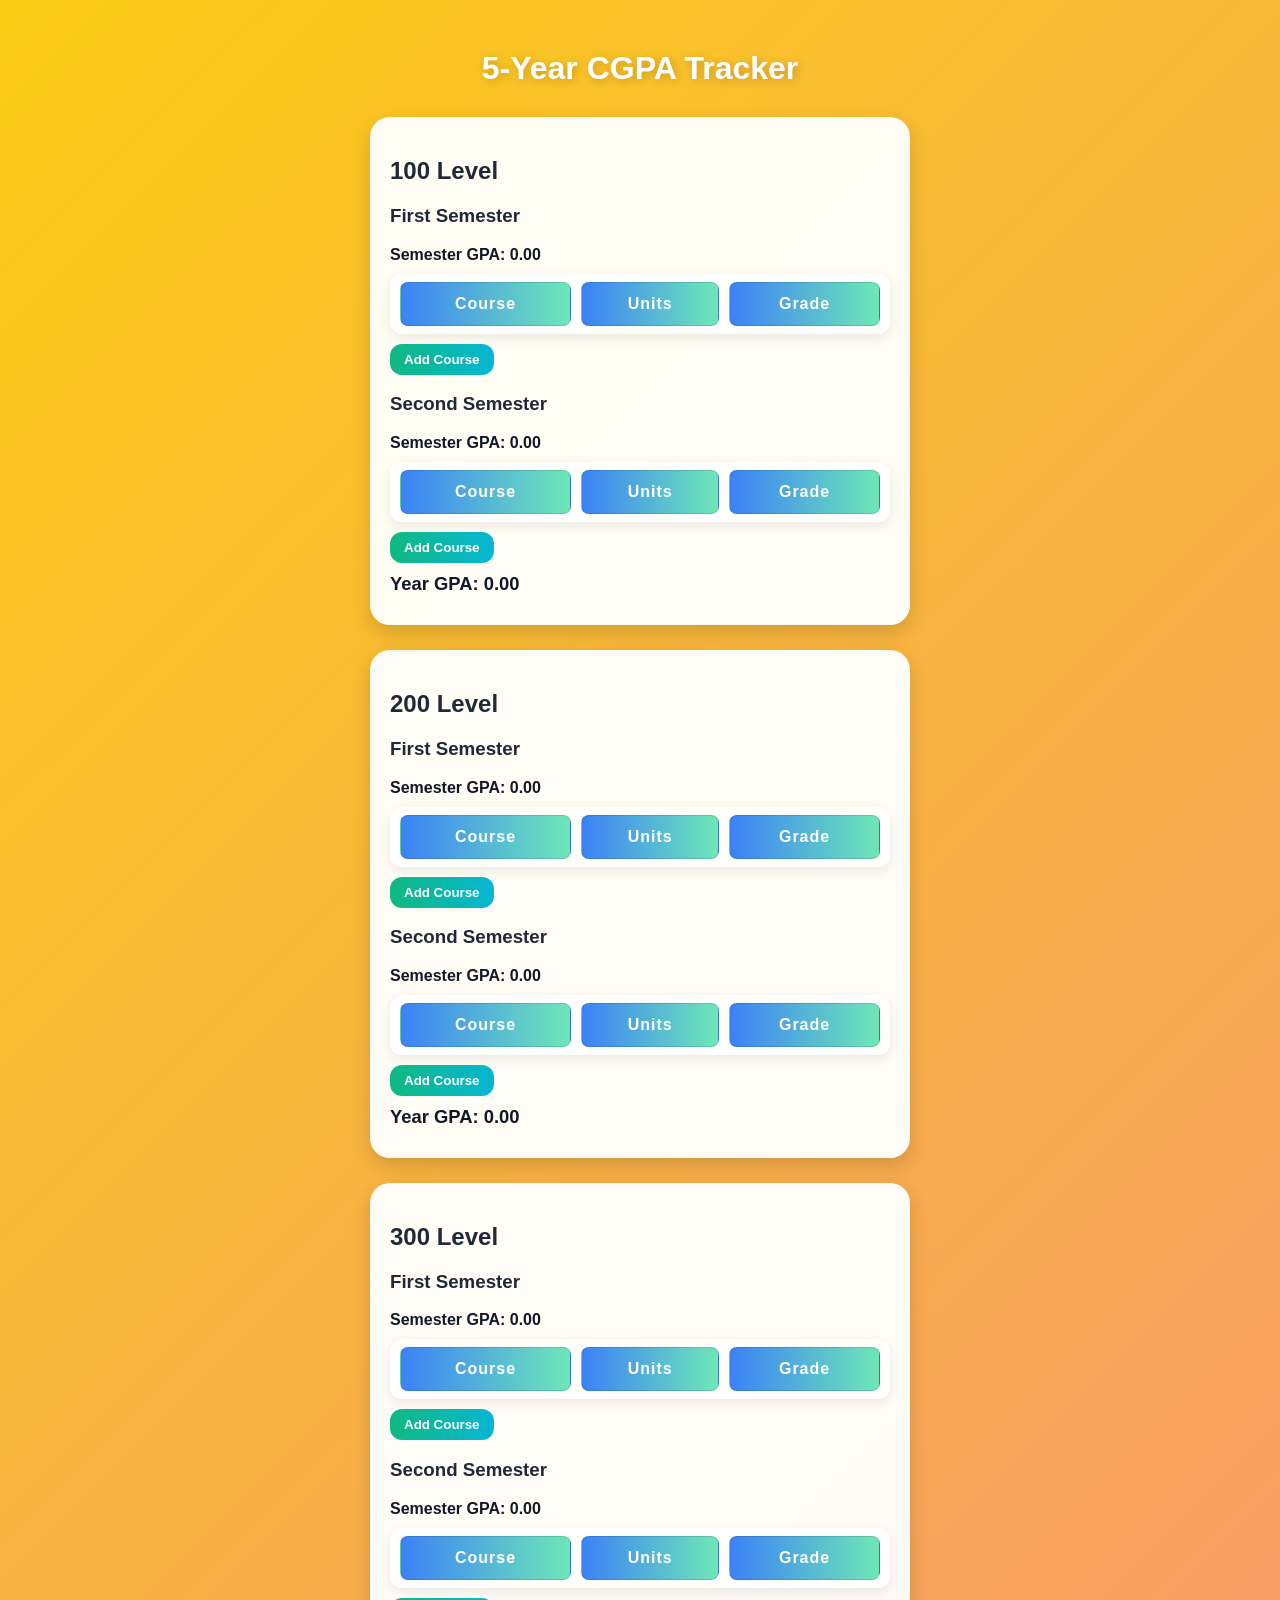
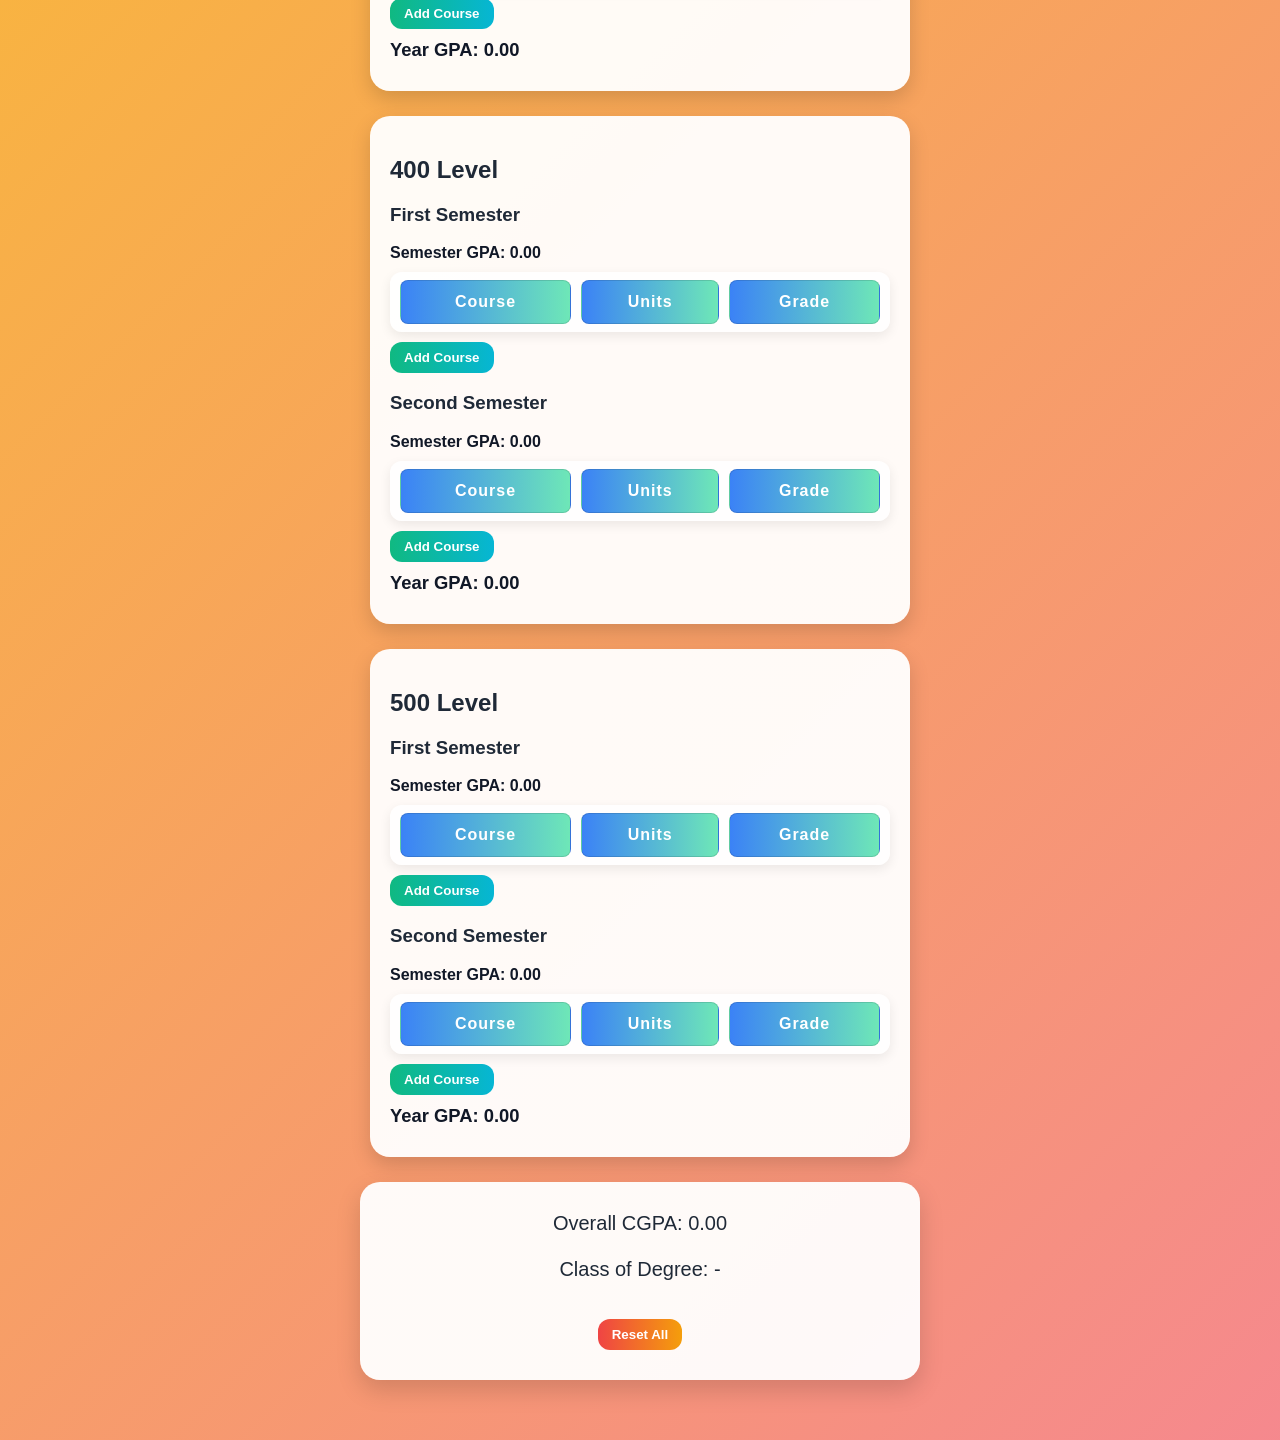
==== index.html @ 80a1a657 "Add files via upload" ====
<!DOCTYPE html>
<html lang="en">
<head>
<meta charset="UTF-8">
<title>5-Year CGPA Tracker</title>
<meta name="viewport" content="width=device-width, initial-scale=1.0">
<meta name="theme-color" content="#4f46e5">
<link rel="manifest" href="manifest.json">
<style>
/* ================== Background & Body ================== */
body {
    font-family: 'Poppins', Arial, sans-serif;
    margin:0;
    padding:20px;
    min-height:100vh;
    background: linear-gradient(-45deg, #6EE7B7, #3B82F6, #F472B6, #FACC15);
    background-size: 400% 400%;
    animation: gradientBG 15s ease infinite;
    color:#1f2937;
}
@keyframes gradientBG {
    0% {background-position: 0% 50%;}
    50% {background-position: 100% 50%;}
    100% {background-position: 0% 50%;}
}
h1 {
    text-align:center;
    margin:30px 0;
    font-weight:700;
    color:white;
    text-shadow: 2px 2px 8px rgba(0,0,0,0.2);
}

/* ================== Level Cards ================== */
.level {
    background: rgba(255,255,255,0.95);
    padding:20px;
    margin-bottom:25px;
    border-radius:20px;
    box-shadow:0 8px 20px rgba(0,0,0,0.15);
    width: 100%;
    max-width: 500px;
    margin-left:auto;
    margin-right:auto;
}
.semGPA, .yearGPA { font-weight:bold; color:#111827; margin-bottom:10px; }
.yearGPA { font-size:1.15em; margin-top:10px; }

/* ================== Table ================== */
table {
    width:100%;
    border-collapse: separate;
    border-spacing: 10px 8px;
    margin-bottom:10px;
    border-radius:12px;
    overflow:hidden;
    background: rgba(255,255,255,0.9);
    box-shadow:0 4px 12px rgba(0,0,0,0.08);
}
th, td {
    padding:12px 10px;
    text-align:center;
    border-radius:8px;
    border:1px solid rgba(0,0,0,0.12);
}
th {
    background: linear-gradient(90deg,#3B82F6,#6EE7B7);
    color:white;
    font-weight:600;
    letter-spacing:1px;
}
tr:hover td { background: rgba(59,130,246,0.08); }

input, select {
    width:90%;
    padding:8px;
    border-radius:8px;
    border:1px solid #9CA3AF;
    text-align:center;
}
input:focus, select:focus {
    border-color:#3B82F6;
    box-shadow:0 0 6px rgba(59,130,246,0.4);
    outline:none;
}

/* ================== Buttons ================== */
button {
    padding:8px 14px;
    background: linear-gradient(90deg,#10B981,#06B6D4);
    border:none;
    color:white;
    border-radius:12px;
    cursor:pointer;
    font-weight:600;
    transition: all 0.3s ease;
}
button:hover { transform:scale(1.05); box-shadow:0 4px 15px rgba(0,0,0,0.2); }
.reset { background: linear-gradient(90deg,#EF4444,#F59E0B); margin-top:15px; }
.cancel-btn {
    background:#EF4444;
    font-size:12px;
    padding:2px 6px;
    border-radius:6px;
    margin-left:5px;
}

/* ================== Summary ================== */
.summary {
    background: rgba(255,255,255,0.95);
    padding:30px;
    border-radius:20px;
    text-align:center;
    font-size:20px;
    box-shadow:0 10px 25px rgba(0,0,0,0.15);
    width: 100%;
    max-width: 500px;
    margin-left:auto;
    margin-right:auto;
    margin-bottom:40px;
}
</style>
</head>
<body>

<h1>5-Year CGPA Tracker</h1>
<div id="container"></div>

<div class="summary">
Overall CGPA: <span id="cgpa">0.00</span>
<br><br>
Class of Degree: <span id="degree">-</span>
<br><br>
<button class="reset" onclick="resetData()">Reset All</button>
</div>

<script src="app.js"></script>
<script>
if("serviceWorker" in navigator){
    navigator.serviceWorker.register("service-worker.js");
}

// Install prompt for PWA
let deferredPrompt;
window.addEventListener('beforeinstallprompt', (e) => {
  e.preventDefault();
  deferredPrompt = e;
  const btn = document.createElement('button');
  btn.textContent = "Install CGPA Tracker";
  btn.style.position = "fixed";
  btn.style.bottom = "20px";
  btn.style.right = "20px";
  btn.style.zIndex = 1000;
  btn.style.padding = "10px 20px";
  btn.style.background = "#3B82F6";
  btn.style.color = "white";
  btn.style.borderRadius = "12px";
  btn.style.fontWeight = "600";
  btn.style.boxShadow = "0 4px 12px rgba(0,0,0,0.3)";
  document.body.appendChild(btn);

  btn.addEventListener('click', () => {
    btn.remove();
    deferredPrompt.prompt();
    deferredPrompt.userChoice.then(() => { deferredPrompt = null; });
  });
});
</script>
</body>
</html>
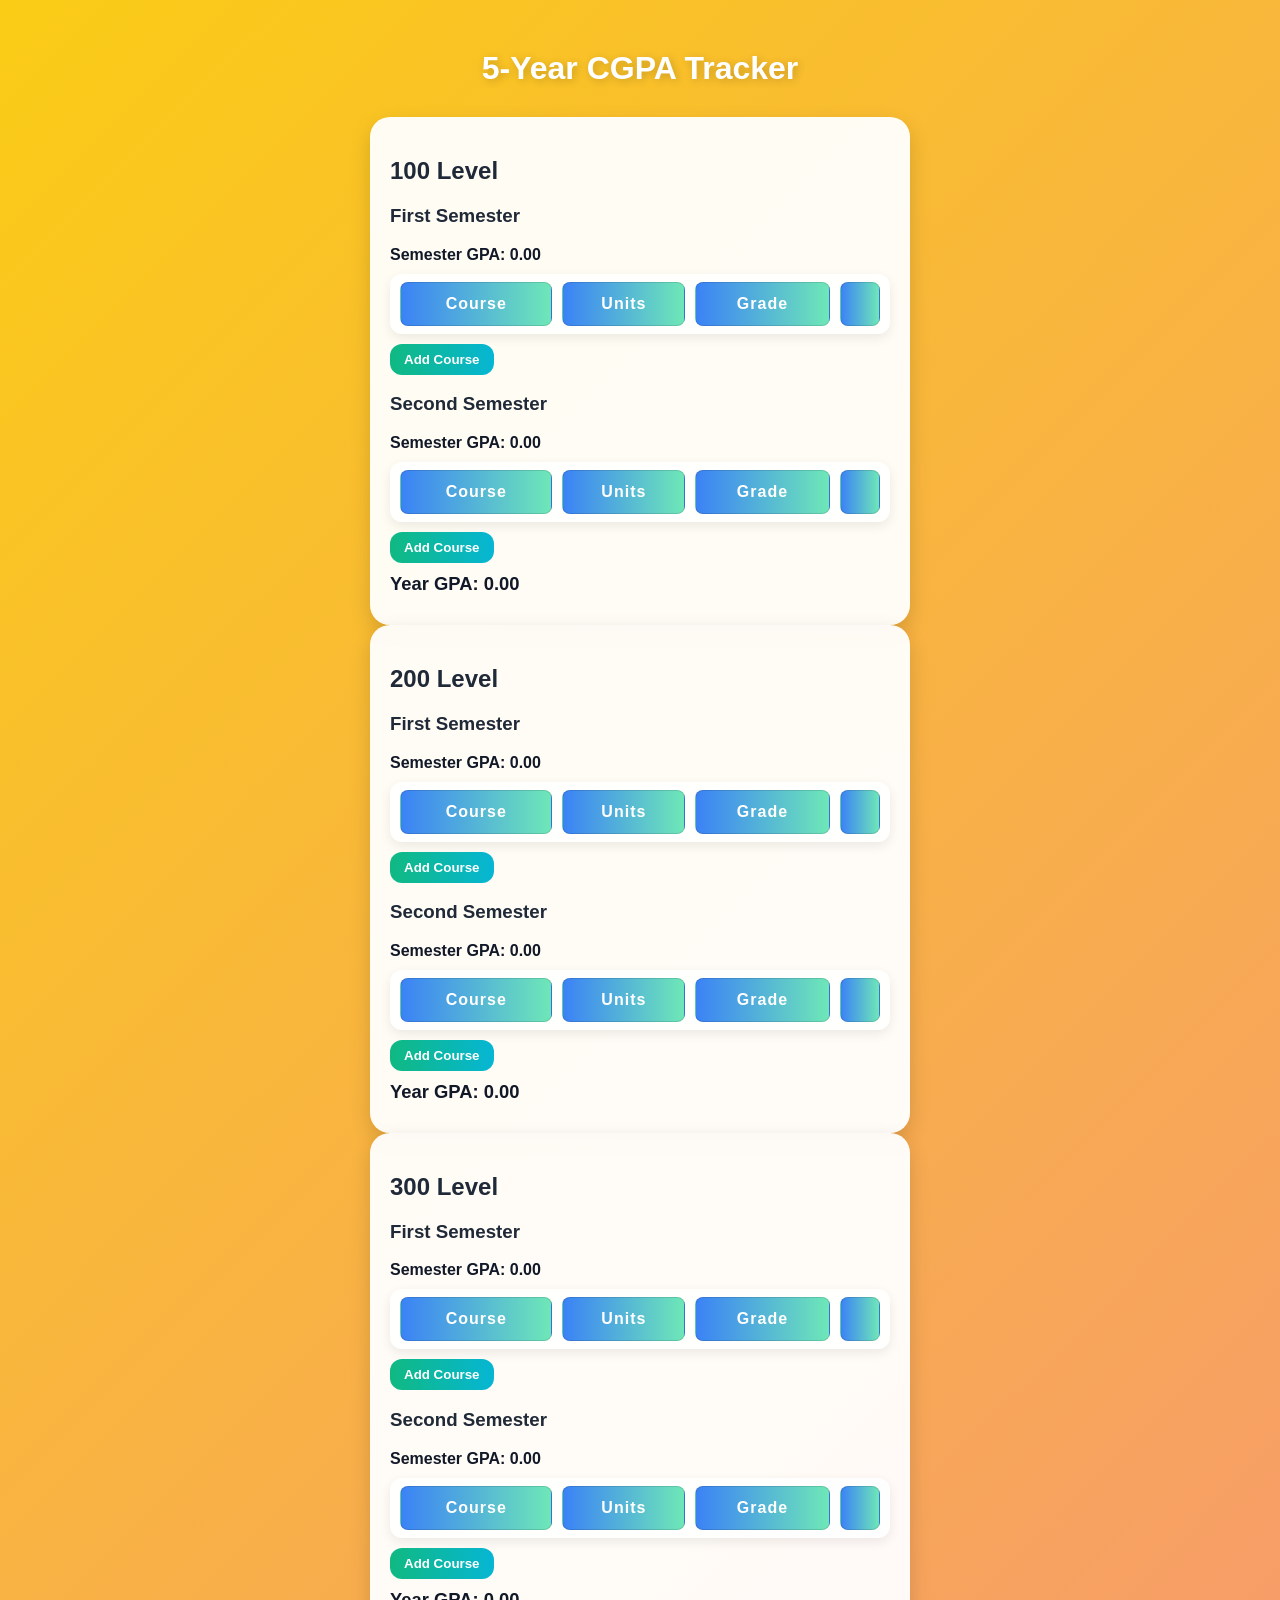
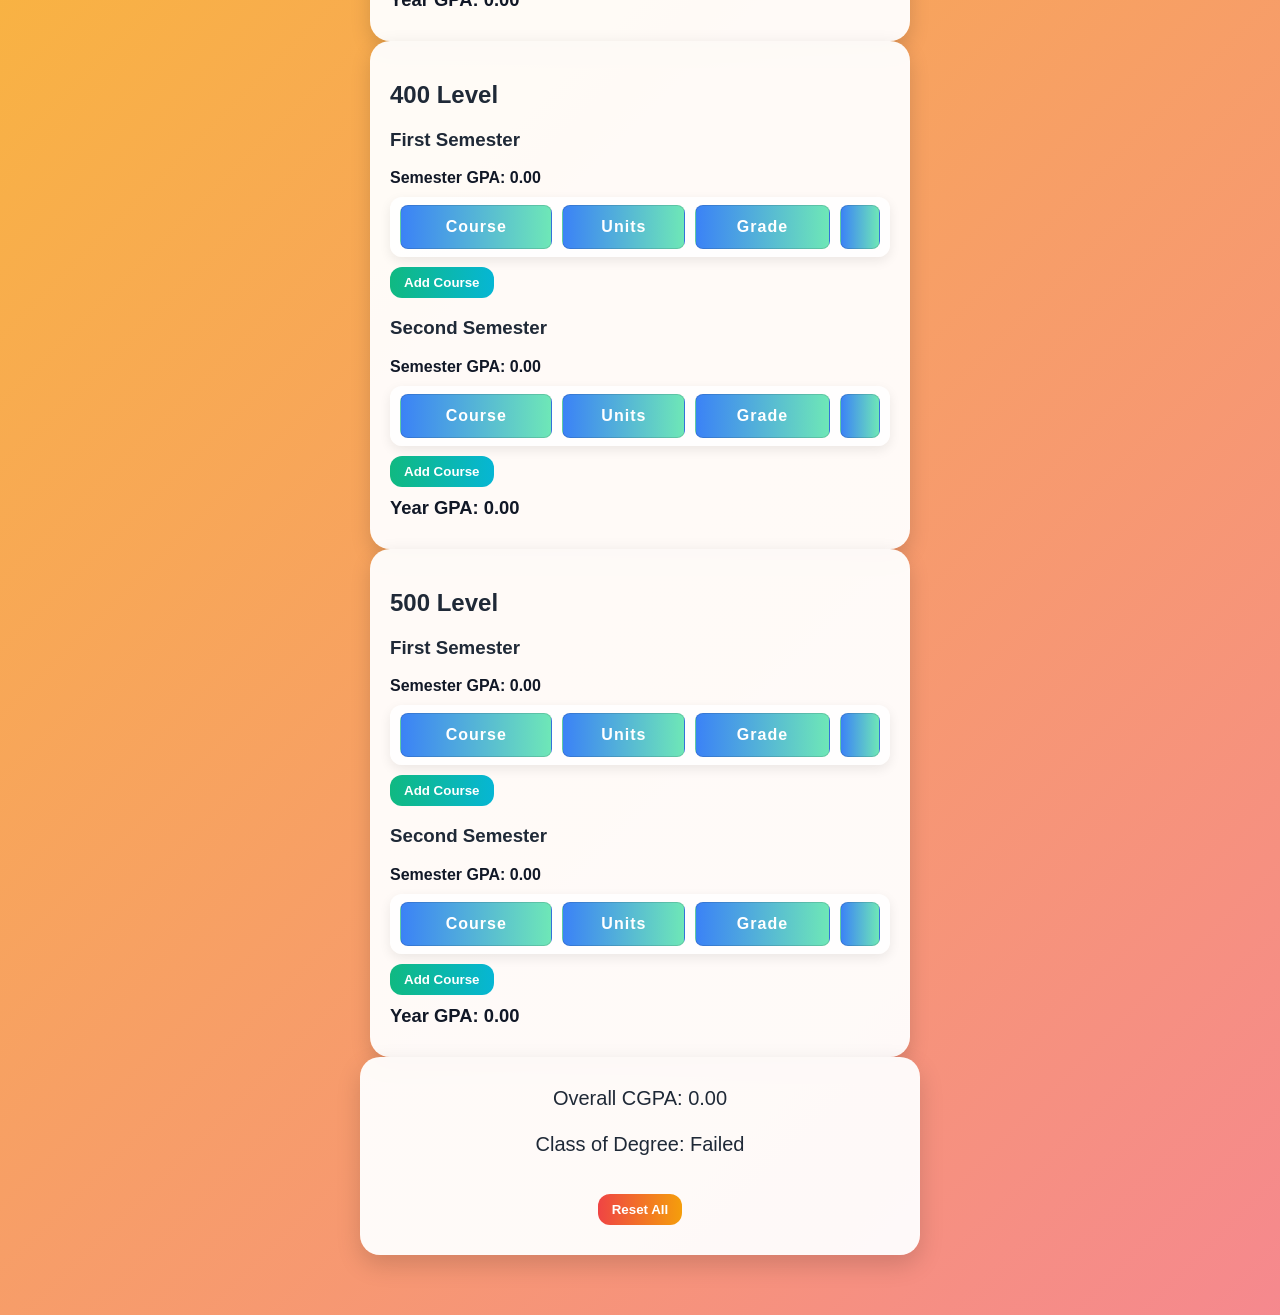
==== commit c8d4f1fb: "Update index.html" ====
--- a/index.html
+++ b/index.html
@@ -4,14 +4,10 @@
 <meta charset="UTF-8">
 <title>5-Year CGPA Tracker</title>
 <meta name="viewport" content="width=device-width, initial-scale=1.0">
-<meta name="theme-color" content="#4f46e5">
-<link rel="manifest" href="manifest.json">
 <style>
-/* ================== Background & Body ================== */
 body {
     font-family: 'Poppins', Arial, sans-serif;
-    margin:0;
-    padding:20px;
+    margin:0; padding:20px;
     min-height:100vh;
     background: linear-gradient(-45deg, #6EE7B7, #3B82F6, #F472B6, #FACC15);
     background-size: 400% 400%;
@@ -23,102 +19,29 @@
     50% {background-position: 100% 50%;}
     100% {background-position: 0% 50%;}
 }
-h1 {
-    text-align:center;
-    margin:30px 0;
-    font-weight:700;
-    color:white;
-    text-shadow: 2px 2px 8px rgba(0,0,0,0.2);
-}
+h1 { text-align:center; margin:30px 0; font-weight:700; color:white; text-shadow: 2px 2px 8px rgba(0,0,0,0.2); }
 
-/* ================== Level Cards ================== */
-.level {
-    background: rgba(255,255,255,0.95);
-    padding:20px;
-    margin-bottom:25px;
-    border-radius:20px;
-    box-shadow:0 8px 20px rgba(0,0,0,0.15);
-    width: 100%;
-    max-width: 500px;
-    margin-left:auto;
-    margin-right:auto;
-}
+.level { background: rgba(255,255,255,0.95); padding:20px; margin-bottom:25px; border-radius:20px; box-shadow:0 8px 20px rgba(0,0,0,0.15); width:100%; max-width:500px; margin:auto; }
 .semGPA, .yearGPA { font-weight:bold; color:#111827; margin-bottom:10px; }
 .yearGPA { font-size:1.15em; margin-top:10px; }
 
-/* ================== Table ================== */
-table {
-    width:100%;
-    border-collapse: separate;
-    border-spacing: 10px 8px;
-    margin-bottom:10px;
-    border-radius:12px;
-    overflow:hidden;
-    background: rgba(255,255,255,0.9);
-    box-shadow:0 4px 12px rgba(0,0,0,0.08);
-}
-th, td {
-    padding:12px 10px;
-    text-align:center;
-    border-radius:8px;
-    border:1px solid rgba(0,0,0,0.12);
-}
-th {
-    background: linear-gradient(90deg,#3B82F6,#6EE7B7);
-    color:white;
-    font-weight:600;
-    letter-spacing:1px;
-}
+table { width:100%; border-collapse: separate; border-spacing: 10px 8px; margin-bottom:10px; border-radius:12px; overflow:hidden; background: rgba(255,255,255,0.9); box-shadow:0 4px 12px rgba(0,0,0,0.08);}
+th, td { padding:12px 10px; border-radius:8px; border:1px solid rgba(0,0,0,0.12); text-align:center; vertical-align:middle; }
+th { background: linear-gradient(90deg,#3B82F6,#6EE7B7); color:white; font-weight:600; letter-spacing:1px; }
+
+td input, td select { width:60%; display:block; margin:0 auto; text-align:center; padding:6px; box-sizing:border-box; }
+td input.course { width:90%; }
+td input.unit { width:50%; }
+td select.grade { width:50%; }
+
+.cancel-btn { display:block; margin:0 auto; background:#EF4444; font-size:12px; padding:2px 6px; border-radius:6px; border:none; cursor:pointer; }
 tr:hover td { background: rgba(59,130,246,0.08); }
 
-input, select {
-    width:90%;
-    padding:8px;
-    border-radius:8px;
-    border:1px solid #9CA3AF;
-    text-align:center;
-}
-input:focus, select:focus {
-    border-color:#3B82F6;
-    box-shadow:0 0 6px rgba(59,130,246,0.4);
-    outline:none;
-}
-
-/* ================== Buttons ================== */
-button {
-    padding:8px 14px;
-    background: linear-gradient(90deg,#10B981,#06B6D4);
-    border:none;
-    color:white;
-    border-radius:12px;
-    cursor:pointer;
-    font-weight:600;
-    transition: all 0.3s ease;
-}
+button { padding:8px 14px; background: linear-gradient(90deg,#10B981,#06B6D4); border:none; color:white; border-radius:12px; cursor:pointer; font-weight:600; transition:all 0.3s ease; }
 button:hover { transform:scale(1.05); box-shadow:0 4px 15px rgba(0,0,0,0.2); }
 .reset { background: linear-gradient(90deg,#EF4444,#F59E0B); margin-top:15px; }
-.cancel-btn {
-    background:#EF4444;
-    font-size:12px;
-    padding:2px 6px;
-    border-radius:6px;
-    margin-left:5px;
-}
 
-/* ================== Summary ================== */
-.summary {
-    background: rgba(255,255,255,0.95);
-    padding:30px;
-    border-radius:20px;
-    text-align:center;
-    font-size:20px;
-    box-shadow:0 10px 25px rgba(0,0,0,0.15);
-    width: 100%;
-    max-width: 500px;
-    margin-left:auto;
-    margin-right:auto;
-    margin-bottom:40px;
-}
+.summary { background: rgba(255,255,255,0.95); padding:30px; border-radius:20px; text-align:center; font-size:20px; box-shadow:0 10px 25px rgba(0,0,0,0.15); width:100%; max-width:500px; margin:auto; margin-bottom:40px;}
 </style>
 </head>
 <body>
@@ -135,36 +58,5 @@
 </div>
 
 <script src="app.js"></script>
-<script>
-if("serviceWorker" in navigator){
-    navigator.serviceWorker.register("service-worker.js");
-}
-
-// Install prompt for PWA
-let deferredPrompt;
-window.addEventListener('beforeinstallprompt', (e) => {
-  e.preventDefault();
-  deferredPrompt = e;
-  const btn = document.createElement('button');
-  btn.textContent = "Install CGPA Tracker";
-  btn.style.position = "fixed";
-  btn.style.bottom = "20px";
-  btn.style.right = "20px";
-  btn.style.zIndex = 1000;
-  btn.style.padding = "10px 20px";
-  btn.style.background = "#3B82F6";
-  btn.style.color = "white";
-  btn.style.borderRadius = "12px";
-  btn.style.fontWeight = "600";
-  btn.style.boxShadow = "0 4px 12px rgba(0,0,0,0.3)";
-  document.body.appendChild(btn);
-
-  btn.addEventListener('click', () => {
-    btn.remove();
-    deferredPrompt.prompt();
-    deferredPrompt.userChoice.then(() => { deferredPrompt = null; });
-  });
-});
-</script>
 </body>
 </html>
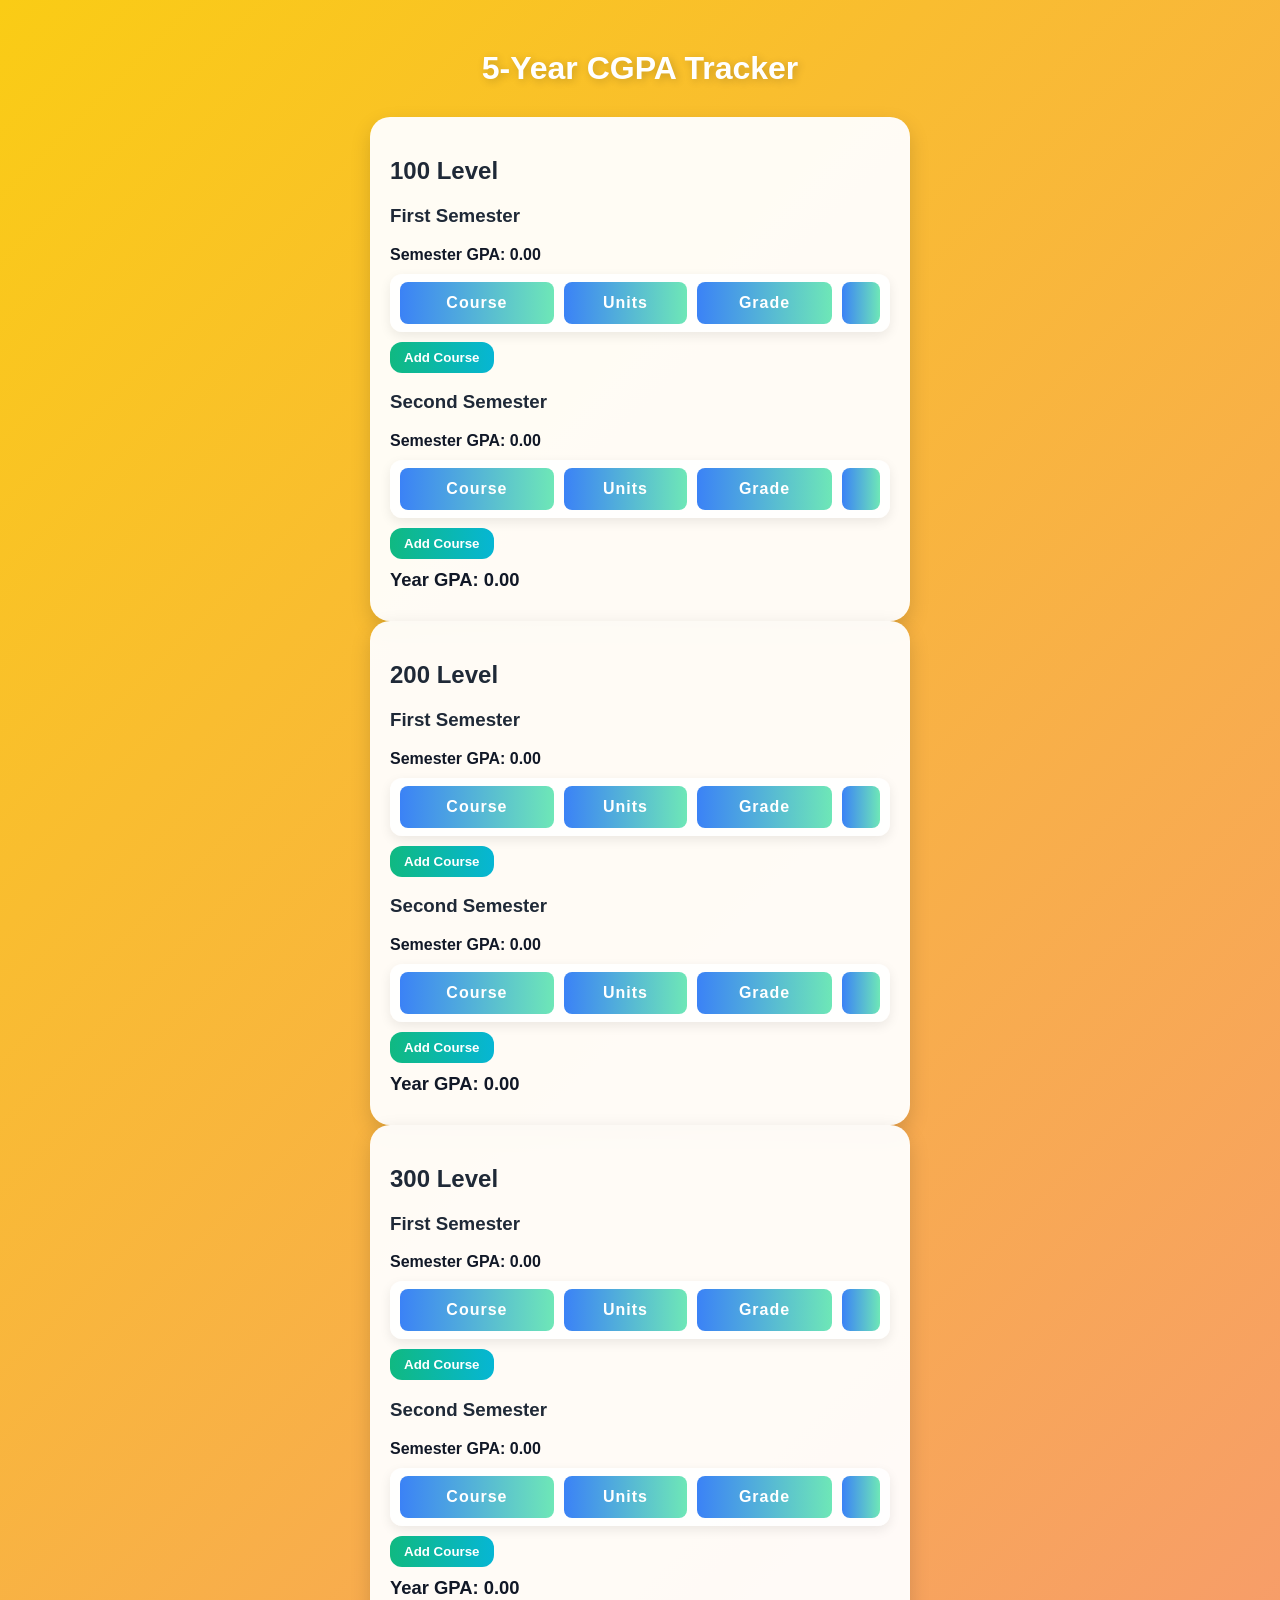
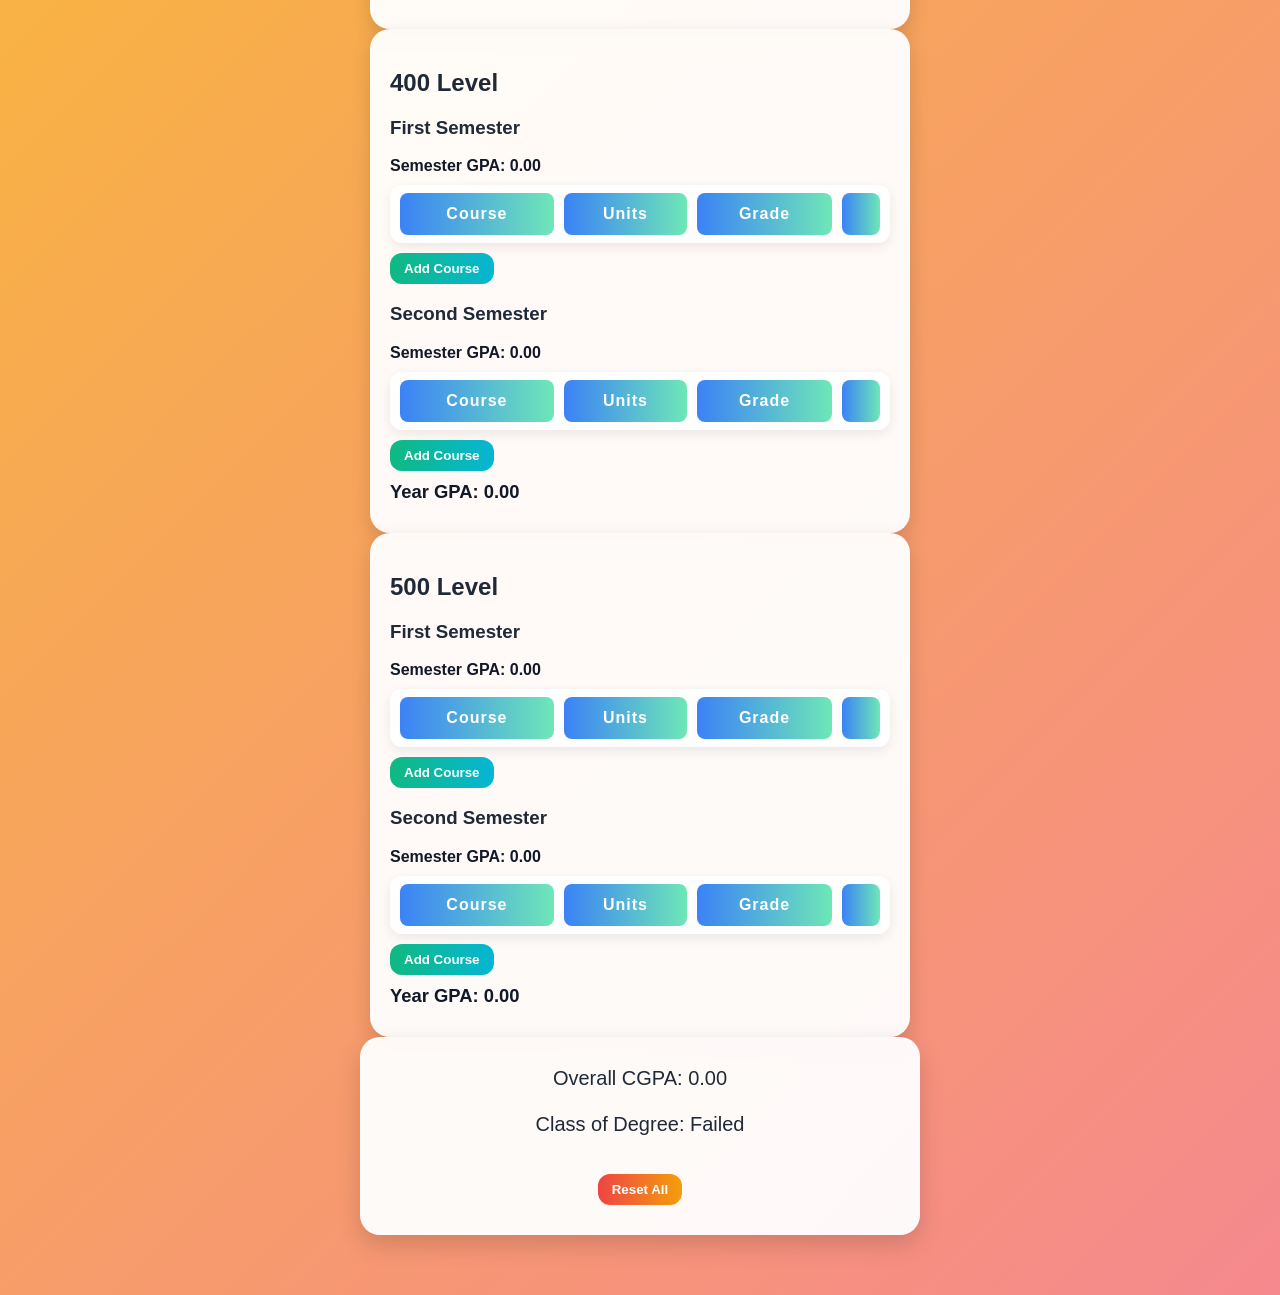
==== commit c68360c4: "Update index.html" ====
--- a/index.html
+++ b/index.html
@@ -14,25 +14,55 @@
     animation: gradientBG 15s ease infinite;
     color:#1f2937;
 }
+
 @keyframes gradientBG {
     0% {background-position: 0% 50%;}
     50% {background-position: 100% 50%;}
     100% {background-position: 0% 50%;}
 }
+
 h1 { text-align:center; margin:30px 0; font-weight:700; color:white; text-shadow: 2px 2px 8px rgba(0,0,0,0.2); }
 
-.level { background: rgba(255,255,255,0.95); padding:20px; margin-bottom:25px; border-radius:20px; box-shadow:0 8px 20px rgba(0,0,0,0.15); width:100%; max-width:500px; margin:auto; }
-.semGPA, .yearGPA { font-weight:bold; color:#111827; margin-bottom:10px; }
-.yearGPA { font-size:1.15em; margin-top:10px; }
+.level { background:  rgba(255,255,255,0.95);
+padding: 20px; margin-bottom: 25px; border-radius:20px; box-shadow: 0 8px 20px rgba(0,0,0,0.15);
+width: 100%;
+max-width: 500px; margin:auto;
+}
 
-table { width:100%; border-collapse: separate; border-spacing: 10px 8px; margin-bottom:10px; border-radius:12px; overflow:hidden; background: rgba(255,255,255,0.9); box-shadow:0 4px 12px rgba(0,0,0,0.08);}
-th, td { padding:12px 10px; border-radius:8px; border:1px solid rgba(0,0,0,0.12); text-align:center; vertical-align:middle; }
-th { background: linear-gradient(90deg,#3B82F6,#6EE7B7); color:white; font-weight:600; letter-spacing:1px; }
+.semGPA, .yearGPA { font-weight: bold;
+color: #111827;
+margin-bottom: 10px;
+}
 
-td input, td select { width:60%; display:block; margin:0 auto; text-align:center; padding:6px; box-sizing:border-box; }
-td input.course { width:90%; }
-td input.unit { width:50%; }
-td select.grade { width:50%; }
+.yearGPA { font-size: 1.15em;
+margin-top: 10px;
+}
+
+table { width: 100%;
+border-collapse: separate; border-spacing: 10px 8px;
+margin-bottom: 10px;
+border-radius: 12px; 
+verflow: hidden;
+background: rgba(255,255,255,0.9); box-shadow: 0 4px 12px rgba(0,0,0,0.08);
+}
+
+th, td { padding:12px 10px;  border-radius:8px;
+text-align:center;
+vertical-align:middle;
+}
+
+th { background: linear-gradient(90deg,#3B82F6,#6EE7B7); color: white;
+font-weight: 600;
+letter-spacing: 1px;
+}
+
+td input, td select { width: 60%; border-radius: 5px;
+margin:0 auto;
+text-align: left;
+padding: 5px; }
+td input.course { width: 90%; }
+td input.unit { width: 65%; }
+td select.grade { width: 70%; }
 
 .cancel-btn { display:block; margin:0 auto; background:#EF4444; font-size:12px; padding:2px 6px; border-radius:6px; border:none; cursor:pointer; }
 tr:hover td { background: rgba(59,130,246,0.08); }
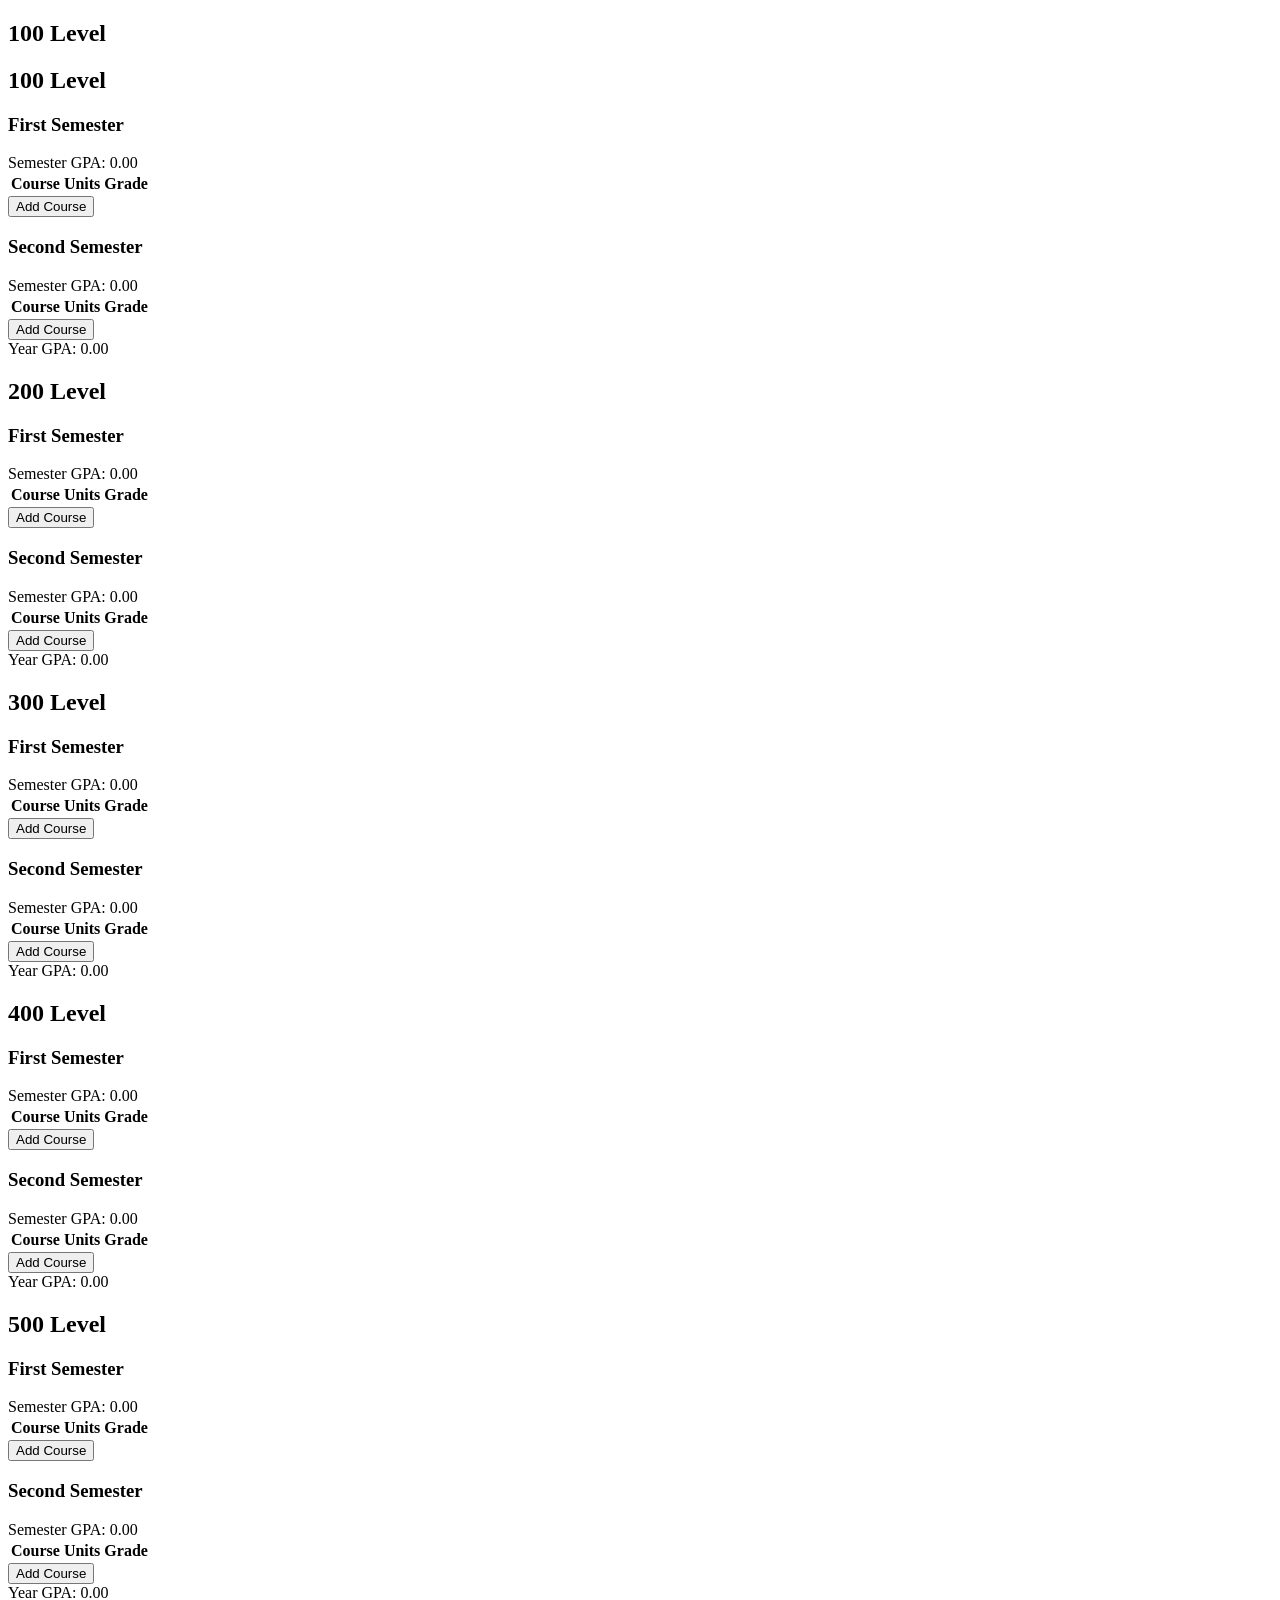
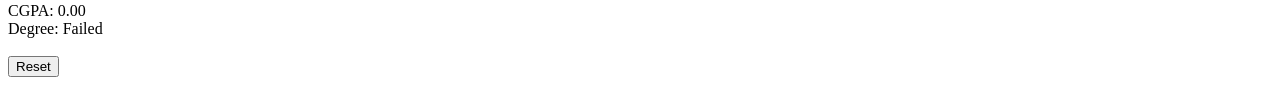
==== commit 6529bdde: "Update index.html" ====
--- a/index.html
+++ b/index.html
@@ -2,91 +2,37 @@
 <html lang="en">
 <head>
 <meta charset="UTF-8">
-<title>5-Year CGPA Tracker</title>
+<title>CGPA Tracker</title>
 <meta name="viewport" content="width=device-width, initial-scale=1.0">
-<style>
-body {
-    font-family: 'Poppins', Arial, sans-serif;
-    margin:0; padding:20px;
-    min-height:100vh;
-    background: linear-gradient(-45deg, #6EE7B7, #3B82F6, #F472B6, #FACC15);
-    background-size: 400% 400%;
-    animation: gradientBG 15s ease infinite;
-    color:#1f2937;
-}
 
-@keyframes gradientBG {
-    0% {background-position: 0% 50%;}
-    50% {background-position: 100% 50%;}
-    100% {background-position: 0% 50%;}
-}
+<link rel="stylesheet" href="cgpa.css">
+<link rel="manifest" href="manifest.json">
+<meta name="theme-color" content="#3B82F6">
+</head>
 
-h1 { text-align:center; margin:30px 0; font-weight:700; color:white; text-shadow: 2px 2px 8px rgba(0,0,0,0.2); }
-
-.level { background:  rgba(255,255,255,0.95);
-padding: 20px; margin-bottom: 25px; border-radius:20px; box-shadow: 0 8px 20px rgba(0,0,0,0.15);
-width: 100%;
-max-width: 500px; margin:auto;
-}
-
-.semGPA, .yearGPA { font-weight: bold;
-color: #111827;
-margin-bottom: 10px;
-}
-
-.yearGPA { font-size: 1.15em;
-margin-top: 10px;
-}
-
-table { width: 100%;
-border-collapse: separate; border-spacing: 10px 8px;
-margin-bottom: 10px;
-border-radius: 12px; 
-verflow: hidden;
-background: rgba(255,255,255,0.9); box-shadow: 0 4px 12px rgba(0,0,0,0.08);
-}
-
-th, td { padding:12px 10px;  border-radius:8px;
-text-align:center;
-vertical-align:middle;
-}
-
-th { background: linear-gradient(90deg,#3B82F6,#6EE7B7); color: white;
-font-weight: 600;
-letter-spacing: 1px;
-}
-
-td input, td select { width: 60%; border-radius: 5px;
-margin:0 auto;
-text-align: left;
-padding: 5px; }
-td input.course { width: 90%; }
-td input.unit { width: 65%; }
-td select.grade { width: 70%; }
-
-.cancel-btn { display:block; margin:0 auto; background:#EF4444; font-size:12px; padding:2px 6px; border-radius:6px; border:none; cursor:pointer; }
-tr:hover td { background: rgba(59,130,246,0.08); }
-
-button { padding:8px 14px; background: linear-gradient(90deg,#10B981,#06B6D4); border:none; color:white; border-radius:12px; cursor:pointer; font-weight:600; transition:all 0.3s ease; }
-button:hover { transform:scale(1.05); box-shadow:0 4px 15px rgba(0,0,0,0.2); }
-.reset { background: linear-gradient(90deg,#EF4444,#F59E0B); margin-top:15px; }
-
-.summary { background: rgba(255,255,255,0.95); padding:30px; border-radius:20px; text-align:center; font-size:20px; box-shadow:0 10px 25px rgba(0,0,0,0.15); width:100%; max-width:500px; margin:auto; margin-bottom:40px;}
-</style>
-</head>
 <body>
 
-<h1>5-Year CGPA Tracker</h1>
-<div id="container"></div>
+<h2 id="levelTitle">100 Level</h2>
+
+<div id="slider-wrapper">
+    <div id="container"></div>
+</div>
+
+<div id="dots"></div>
 
 <div class="summary">
-Overall CGPA: <span id="cgpa">0.00</span>
-<br><br>
-Class of Degree: <span id="degree">-</span>
-<br><br>
-<button class="reset" onclick="resetData()">Reset All</button>
+    CGPA: <span id="cgpa">0.00</span><br>
+    Degree: <span id="degree">-</span><br><br>
+    <button onclick="resetData()">Reset</button>
 </div>
 
 <script src="app.js"></script>
+
+<script>
+if("serviceWorker" in navigator){
+    navigator.serviceWorker.register("service-worker.js");
+}
+</script>
+
 </body>
 </html>
